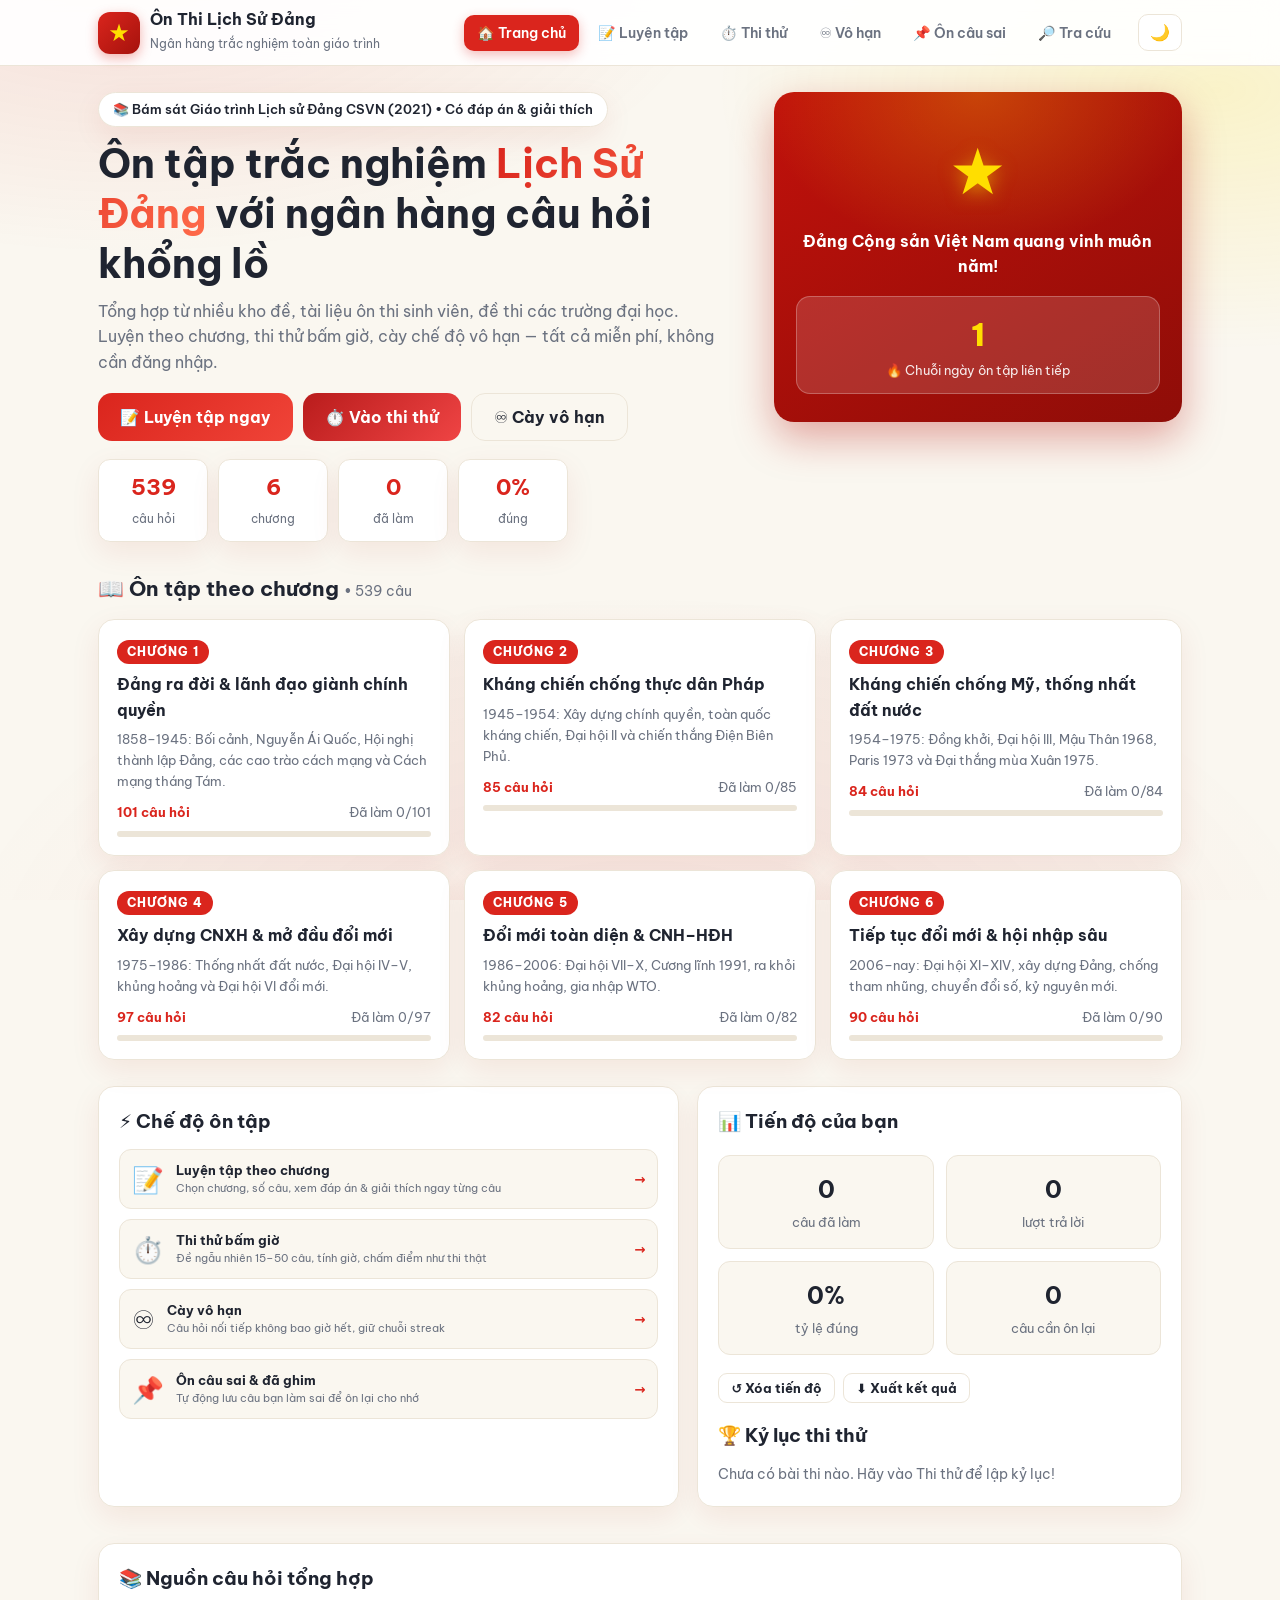
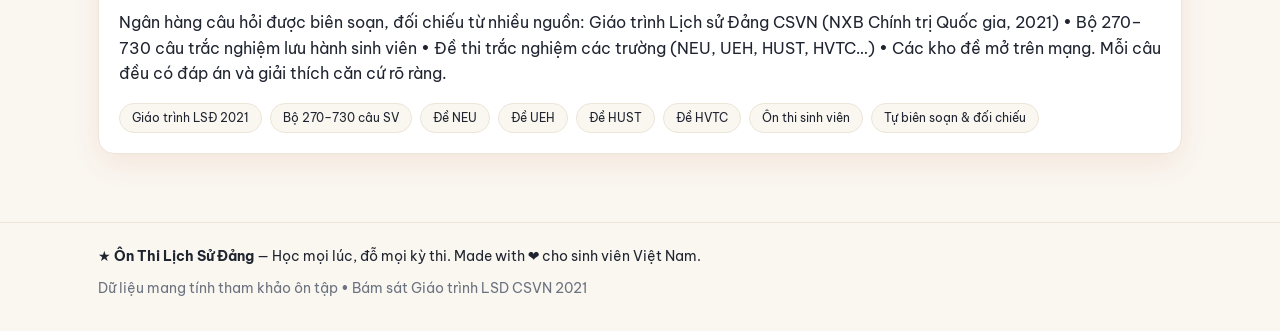
==== index.html @ b3c968ca "Xây dựng website ôn tập trắc nghiệm Lịch sử Đảng với 539 câu hỏi - Trang chủ, luyện tập theo chương," ====
<!DOCTYPE html>
<html lang="vi">
<head>
<meta charset="UTF-8">
<meta name="viewport" content="width=device-width, initial-scale=1.0">
<title>Ôn Thi Trắc Nghiệm Lịch Sử Đảng — Ngân Hàng Câu Hỏi Khổng Lồ</title>
<meta name="description" content="Website ôn tập trắc nghiệm Lịch sử Đảng Cộng sản Việt Nam với hàng trăm câu hỏi có đáp án, giải thích chi tiết, chế độ luyện tập, thi thử và ôn tập vô hạn.">
<link rel="preconnect" href="https://fonts.googleapis.com">
<link rel="preconnect" href="https://fonts.gstatic.com" crossorigin>
<link href="https://fonts.googleapis.com/css2?family=Be+Vietnam+Pro:ital,wght@0,300;0,400;0,500;0,600;0,700;0,800;1,400&display=swap" rel="stylesheet">
<link rel="stylesheet" href="css/style.css">
<link rel="icon" href="data:image/svg+xml,<svg xmlns='http://www.w3.org/2000/svg' viewBox='0 0 100 100'><rect width='100' height='100' rx='18' fill='%23da251d'/><text x='50' y='72' font-size='62' text-anchor='middle' fill='%23ffde00'>★</text></svg>">
</head>
<body>
<div class="bg-decor" aria-hidden="true"></div>

<header class="topbar">
  <div class="container topbar-inner">
    <a class="brand" href="#" data-nav="home">
      <span class="brand-badge">★</span>
      <span class="brand-text">
        <strong>Ôn Thi Lịch Sử Đảng</strong>
        <small>Ngân hàng trắc nghiệm toàn giáo trình</small>
      </span>
    </a>
    <nav class="mainnav" id="mainnav">
      <button class="navbtn active" data-nav="home">🏠 Trang chủ</button>
      <button class="navbtn" data-nav="practice">📝 Luyện tập</button>
      <button class="navbtn" data-nav="exam">⏱️ Thi thử</button>
      <button class="navbtn" data-nav="endless">♾️ Vô hạn</button>
      <button class="navbtn" data-nav="review">📌 Ôn câu sai</button>
      <button class="navbtn" data-nav="search">🔎 Tra cứu</button>
    </nav>
    <div class="top-actions">
      <button id="themeBtn" class="iconbtn" title="Chế độ sáng / tối">🌙</button>
      <button id="menuBtn" class="iconbtn only-mobile" title="Menu">☰</button>
    </div>
  </div>
  <div class="mobile-nav" id="mobileNav">
    <button class="navbtn active" data-nav="home">🏠 Trang chủ</button>
    <button class="navbtn" data-nav="practice">📝 Luyện tập</button>
    <button class="navbtn" data-nav="exam">⏱️ Thi thử</button>
    <button class="navbtn" data-nav="endless">♾️ Vô hạn</button>
    <button class="navbtn" data-nav="review">📌 Ôn câu sai</button>
    <button class="navbtn" data-nav="search">🔎 Tra cứu</button>
  </div>
</header>

<main class="container">

  <!-- ============ HOME ============ -->
  <section id="view-home" class="view active">
    <div class="hero">
      <div class="hero-left">
        <div class="pill">📚 Bám sát Giáo trình Lịch sử Đảng CSVN (2021) • Có đáp án &amp; giải thích</div>
        <h1>Ôn tập trắc nghiệm <span class="hl">Lịch Sử Đảng</span> với ngân hàng câu hỏi khổng lồ</h1>
        <p class="hero-sub">Tổng hợp từ nhiều kho đề, tài liệu ôn thi sinh viên, đề thi các trường đại học. Luyện theo chương, thi thử bấm giờ, cày chế độ vô hạn — tất cả miễn phí, không cần đăng nhập.</p>
        <div class="hero-cta">
          <button class="btn primary big" data-nav="practice">📝 Luyện tập ngay</button>
          <button class="btn danger big" data-nav="exam">⏱️ Vào thi thử</button>
          <button class="btn ghost big" data-nav="endless">♾️ Cày vô hạn</button>
        </div>
        <div class="hero-stats" id="heroStats"></div>
      </div>
      <div class="hero-right">
        <div class="flag-card">
          <div class="flag">★</div>
          <div class="flag-caption">Đảng Cộng sản Việt Nam quang vinh muôn năm!</div>
          <div class="streak-box">
            <div class="streak-num" id="streakNum">0</div>
            <div class="streak-label">🔥 Chuỗi ngày ôn tập liên tiếp</div>
          </div>
        </div>
      </div>
    </div>

    <h2 class="sec-title">📖 Ôn tập theo chương <span class="sec-sub" id="chapterTotal"></span></h2>
    <div class="chapters" id="chapterGrid"></div>

    <div class="two-col">
      <div class="card">
        <h3>⚡ Chế độ ôn tập</h3>
        <div class="mode-list">
          <button class="mode-item" data-nav="practice"><span class="mode-ic">📝</span><span><strong>Luyện tập theo chương</strong><small>Chọn chương, số câu, xem đáp án &amp; giải thích ngay từng câu</small></span><span class="go">→</span></button>
          <button class="mode-item" data-nav="exam"><span class="mode-ic">⏱️</span><span><strong>Thi thử bấm giờ</strong><small>Đề ngẫu nhiên 15–50 câu, tính giờ, chấm điểm như thi thật</small></span><span class="go">→</span></button>
          <button class="mode-item" data-nav="endless"><span class="mode-ic">♾️</span><span><strong>Cày vô hạn</strong><small>Câu hỏi nối tiếp không bao giờ hết, giữ chuỗi streak</small></span><span class="go">→</span></button>
          <button class="mode-item" data-nav="review"><span class="mode-ic">📌</span><span><strong>Ôn câu sai &amp; đã ghim</strong><small>Tự động lưu câu bạn làm sai để ôn lại cho nhớ</small></span><span class="go">→</span></button>
        </div>
      </div>
      <div class="card">
        <h3>📊 Tiến độ của bạn</h3>
        <div id="progressBox"></div>
        <div class="progress-actions">
          <button class="btn small ghost" id="resetProgress">↺ Xóa tiến độ</button>
          <button class="btn small ghost" id="exportBtn">⬇ Xuất kết quả</button>
        </div>
        <h3 style="margin-top:18px">🏆 Kỷ lục thi thử</h3>
        <div id="bestBox"></div>
      </div>
    </div>

    <div class="card sources">
      <h3>📚 Nguồn câu hỏi tổng hợp</h3>
      <p>Ngân hàng câu hỏi được biên soạn, đối chiếu từ nhiều nguồn: Giáo trình Lịch sử Đảng CSVN (NXB Chính trị Quốc gia, 2021) • Bộ 270–730 câu trắc nghiệm lưu hành sinh viên • Đề thi trắc nghiệm các trường (NEU, UEH, HUST, HVTC…) • Các kho đề mở trên mạng. Mỗi câu đều có đáp án và giải thích căn cứ rõ ràng.</p>
      <div class="tag-row" id="sourceTags"></div>
    </div>
  </section>

  <!-- ============ PRACTICE ============ -->
  <section id="view-practice" class="view">
    <div class="panel-head">
      <h2>📝 Luyện tập</h2>
      <p>Chọn phạm vi và số câu, trả lời từng câu và xem giải thích ngay lập tức.</p>
    </div>
    <div class="card setup" id="practiceSetup">
      <div class="form-grid">
        <label>Phạm vi ôn tập
          <select id="practiceScope"></select>
        </label>
        <label>Số câu mỗi lượt
          <select id="practiceCount">
            <option value="10">10 câu</option>
            <option value="20" selected>20 câu</option>
            <option value="30">30 câu</option>
            <option value="40">40 câu</option>
            <option value="50">50 câu</option>
          </select>
        </label>
        <label class="check"><input type="checkbox" id="practiceShuffle" checked> Đảo thứ tự đáp án</label>
        <label class="check"><input type="checkbox" id="practiceInstant" checked> Hiện đáp án ngay sau mỗi câu</label>
      </div>
      <button class="btn primary big" id="practiceStart">▶ Bắt đầu luyện tập</button>
    </div>
    <div id="practiceBox" class="hidden">
      <div class="quiz-meta">
        <span id="practiceProg"></span>
        <div class="quiz-score"><span id="practiceScore"></span>
          <button class="btn small ghost" id="practiceQuit">✕ Thoát</button>
        </div>
      </div>
      <div class="progress-track"><div class="progress-fill" id="practiceBar"></div></div>
      <div id="practiceQ"></div>
      <div class="quiz-nav">
        <button class="btn ghost" id="practicePrev">← Câu trước</button>
        <button class="btn primary" id="practiceNext">Câu tiếp →</button>
      </div>
    </div>
    <div id="practiceResult" class="hidden"></div>
  </section>

  <!-- ============ EXAM ============ -->
  <section id="view-exam" class="view">
    <div class="panel-head">
      <h2>⏱️ Thi thử bấm giờ</h2>
      <p>Đề ngẫu nhiên từ toàn bộ ngân hàng, tính giờ và chấm điểm như thi thật.</p>
    </div>
    <div class="card setup" id="examSetup">
      <div class="form-grid">
        <label>Số câu hỏi
          <select id="examCount">
            <option value="15">15 câu — 20 phút</option>
            <option value="30">30 câu — 40 phút</option>
            <option value="40" selected>40 câu — 60 phút</option>
            <option value="50">50 câu — 60 phút</option>
          </select>
        </label>
        <label class="check"><input type="checkbox" id="examShuffle" checked> Đảo thứ tự đáp án</label>
      </div>
      <button class="btn danger big" id="examStart">▶ Bắt đầu làm bài</button>
    </div>
    <div id="examBox" class="hidden">
      <div class="quiz-meta sticky">
        <span id="examTimer" class="timer">60:00</span>
        <span id="examProg"></span>
        <button class="btn danger" id="examSubmit">Nộp bài</button>
      </div>
      <div class="progress-track"><div class="progress-fill danger" id="examBar"></div></div>
      <div id="examPalette" class="palette"></div>
      <div id="examQ"></div>
      <button class="btn danger big full" id="examSubmit2">📩 Nộp bài &amp; chấm điểm</button>
    </div>
    <div id="examResult" class="hidden"></div>
  </section>

  <!-- ============ ENDLESS ============ -->
  <section id="view-endless" class="view">
    <div class="panel-head">
      <h2>♾️ Chế độ vô hạn</h2>
      <p>Câu hỏi nối tiếp không bao giờ hết. Trả lời đúng để giữ chuỗi 🔥, sai là mất chuỗi!</p>
    </div>
    <div class="endless-top">
      <div class="stat-chip">🔥 Streak: <strong id="endStreak">0</strong></div>
      <div class="stat-chip">🏅 Kỷ lục: <strong id="endBest">0</strong></div>
      <div class="stat-chip">✅ Đúng: <strong id="endRight">0</strong></div>
      <div class="stat-chip">❌ Sai: <strong id="endWrong">0</strong></div>
      <button class="btn small ghost" id="endReset">↺ Chơi lại</button>
    </div>
    <div id="endlessQ"></div>
  </section>

  <!-- ============ REVIEW ============ -->
  <section id="view-review" class="view">
    <div class="panel-head">
      <h2>📌 Ôn câu sai &amp; đã ghim</h2>
      <p>Các câu bạn từng trả lời sai sẽ tự động vào đây. Ghim ⭐ những câu khó để ôn riêng.</p>
    </div>
    <div class="tabs">
      <button class="tab active" data-tab="wrong">❌ Câu từng sai (<span id="wrongCount">0</span>)</button>
      <button class="tab" data-tab="marked">⭐ Câu đã ghim (<span id="markedCount">0</span>)</button>
    </div>
    <div id="reviewList"></div>
  </section>

  <!-- ============ SEARCH ============ -->
  <section id="view-search" class="view">
    <div class="panel-head">
      <h2>🔎 Tra cứu câu hỏi</h2>
      <p>Tìm nhanh trong toàn bộ ngân hàng theo từ khóa, đáp án hoặc nội dung giải thích.</p>
    </div>
    <div class="card">
      <div class="search-bar">
        <input id="searchInput" type="text" placeholder="Nhập từ khóa… ví dụ: Luận cương, Tân Trào, đổi mới, ASEAN…" autocomplete="off">
        <select id="searchChapter"></select>
      </div>
      <div id="searchInfo" class="muted"></div>
    </div>
    <div id="searchList"></div>
  </section>

</main>

<footer>
  <div class="container foot-inner">
    <div>★ <strong>Ôn Thi Lịch Sử Đảng</strong> — Học mọi lúc, đỗ mọi kỳ thi. Made with ❤️ cho sinh viên Việt Nam.</div>
    <div class="muted">Dữ liệu mang tính tham khảo ôn tập • Bám sát Giáo trình LSD CSVN 2021</div>
  </div>
</footer>

<div id="toast" class="toast"></div>

<script src="js/data-c1.js"></script>
<script src="js/data-c2.js"></script>
<script src="js/data-c3.js"></script>
<script src="js/data-c4.js"></script>
<script src="js/data-c5.js"></script>
<script src="js/data-c6.js"></script>
<script src="js/app.js"></script>
</body>
</html>
---- css/style.css ----
:root{
  --red:#da251d; --red-dark:#a5120c; --gold:#ffde00; --gold-soft:#fff3b0;
  --bg:#faf7f0; --card:#ffffff; --ink:#1f2430; --muted:#6b7280; --line:#ece5d8;
  --green:#16a34a; --green-bg:#e8f8ee; --danger:#dc2626; --danger-bg:#fdecec;
  --blue:#2563eb; --blue-bg:#e8effe; --shadow:0 10px 30px rgba(160,20,10,.08);
  --radius:16px;
}
*{box-sizing:border-box}
html{scroll-behavior:smooth}
body{margin:0;font-family:'Be Vietnam Pro',system-ui,sans-serif;background:var(--bg);color:var(--ink);line-height:1.6}
body.dark{--bg:#141414;--card:#1f1f1f;--ink:#f3f4f6;--muted:#9ca3af;--line:#333;--shadow:0 10px 30px rgba(0,0,0,.4);--green-bg:#12331f;--danger-bg:#3a1414;--blue-bg:#15294d;--gold-soft:#3d3405}
.bg-decor{position:fixed;inset:0;z-index:-1;background:
  radial-gradient(600px 300px at 10% -5%, rgba(218,37,29,.12), transparent),
  radial-gradient(500px 260px at 95% 10%, rgba(255,222,0,.16), transparent),
  radial-gradient(700px 400px at 50% 110%, rgba(218,37,29,.08), transparent)}
.container{max-width:1120px;margin:0 auto;padding:0 18px}
.hidden{display:none!important}
.muted{color:var(--muted);font-size:.9rem}

/* Topbar */
.topbar{position:sticky;top:0;z-index:50;background:rgba(255,255,255,.92);backdrop-filter:blur(12px);border-bottom:1px solid var(--line)}
body.dark .topbar{background:rgba(20,20,20,.92)}
.topbar-inner{display:flex;align-items:center;gap:14px;padding:10px 18px}
.brand{display:flex;align-items:center;gap:10px;text-decoration:none;color:inherit;margin-right:auto}
.brand-badge{width:42px;height:42px;border-radius:12px;background:linear-gradient(135deg,var(--red),var(--red-dark));color:var(--gold);display:flex;align-items:center;justify-content:center;font-size:24px;box-shadow:0 4px 12px rgba(218,37,29,.35)}
.brand-text strong{display:block;font-size:1.02rem;line-height:1.2}
.brand-text small{color:var(--muted);font-size:.75rem}
.mainnav{display:flex;gap:6px;flex-wrap:wrap}
.navbtn{border:1px solid transparent;background:transparent;padding:8px 12px;border-radius:10px;font-family:inherit;font-size:.88rem;font-weight:600;color:var(--muted);cursor:pointer;transition:.15s}
.navbtn:hover{background:var(--line);color:var(--ink)}
.navbtn.active{background:var(--red);color:#fff;box-shadow:0 4px 12px rgba(218,37,29,.3)}
.iconbtn{border:1px solid var(--line);background:var(--card);border-radius:10px;padding:8px 11px;cursor:pointer;font-size:1rem}
.only-mobile{display:none}
.mobile-nav{display:none;padding:8px 18px 12px;gap:6px;flex-wrap:wrap}
.top-actions{display:flex;gap:8px}
@media(max-width:920px){.mainnav{display:none}.only-mobile{display:block}.mobile-nav.open{display:flex}}

/* Views */
.view{display:none;padding:26px 0 40px}
.view.active{display:block;animation:fade .25s ease}
@keyframes fade{from{opacity:0;transform:translateY(6px)}to{opacity:1;transform:none}}

/* Hero */
.hero{display:grid;grid-template-columns:1.6fr 1fr;gap:22px;margin-bottom:30px}
@media(max-width:820px){.hero{grid-template-columns:1fr}}
.pill{display:inline-block;background:var(--card);border:1px solid var(--line);border-radius:999px;padding:6px 14px;font-size:.8rem;font-weight:600;box-shadow:var(--shadow);margin-bottom:12px}
.hero h1{font-size:clamp(1.6rem,3.4vw,2.5rem);line-height:1.25;margin:0 0 10px}
.hl{background:linear-gradient(120deg,var(--red),#ff6b4a);-webkit-background-clip:text;background-clip:text;color:transparent}
.hero-sub{color:var(--muted);margin:0 0 18px;max-width:620px}
.hero-cta{display:flex;gap:10px;flex-wrap:wrap;margin-bottom:18px}
.hero-stats{display:flex;gap:10px;flex-wrap:wrap}
.hstat{background:var(--card);border:1px solid var(--line);border-radius:12px;padding:10px 16px;box-shadow:var(--shadow);text-align:center;min-width:110px}
.hstat b{display:block;font-size:1.35rem;color:var(--red)}
.hstat span{font-size:.76rem;color:var(--muted)}
.flag-card{background:linear-gradient(150deg,#c1110b,#8f0d08);border-radius:20px;color:#fff;padding:28px 22px;text-align:center;box-shadow:0 16px 40px rgba(180,15,10,.35);position:relative;overflow:hidden}
.flag-card::after{content:"";position:absolute;inset:0;background:radial-gradient(220px 160px at 50% 0%,rgba(255,222,0,.25),transparent)}
.flag{font-size:64px;color:var(--gold);text-shadow:0 4px 18px rgba(255,222,0,.5);position:relative;z-index:1}
.flag-caption{font-weight:700;margin:6px 0 16px;position:relative;z-index:1}
.streak-box{background:rgba(255,255,255,.14);border:1px solid rgba(255,255,255,.25);border-radius:14px;padding:12px;position:relative;z-index:1}
.streak-num{font-size:2rem;font-weight:800;color:var(--gold)}
.streak-label{font-size:.82rem;opacity:.9}

/* Sections & cards */
.sec-title{font-size:1.3rem;margin:8px 0 14px}
.sec-sub{font-size:.85rem;color:var(--muted);font-weight:400}
.card{background:var(--card);border:1px solid var(--line);border-radius:var(--radius);padding:20px;box-shadow:var(--shadow);margin-bottom:18px}
.card h3{margin:0 0 12px}
.chapters{display:grid;grid-template-columns:repeat(auto-fill,minmax(300px,1fr));gap:14px;margin-bottom:26px}
.chapter{background:var(--card);border:1px solid var(--line);border-radius:var(--radius);padding:18px;box-shadow:var(--shadow);cursor:pointer;transition:.18s;position:relative;overflow:hidden}
.chapter:hover{transform:translateY(-3px);box-shadow:0 14px 34px rgba(218,37,29,.14);border-color:var(--red)}
.chapter .ch-num{font-size:.72rem;font-weight:800;letter-spacing:1px;color:#fff;background:var(--red);display:inline-block;padding:3px 10px;border-radius:999px;margin-bottom:8px}
.chapter h4{margin:0 0 6px;font-size:1rem}
.chapter p{margin:0 0 10px;font-size:.82rem;color:var(--muted)}
.chapter .ch-meta{display:flex;justify-content:space-between;align-items:center;font-size:.8rem}
.chapter .ch-count{font-weight:700;color:var(--red)}
.chapter .ch-done{color:var(--muted)}
.mini-bar{height:6px;background:var(--line);border-radius:99px;margin-top:8px;overflow:hidden}
.mini-bar i{display:block;height:100%;background:linear-gradient(90deg,var(--red),#ff7a45);border-radius:99px;transition:width .4s}
.two-col{display:grid;grid-template-columns:1.2fr 1fr;gap:18px;margin-bottom:18px}
@media(max-width:860px){.two-col{grid-template-columns:1fr}}
.mode-list{display:flex;flex-direction:column;gap:10px}
.mode-item{display:flex;align-items:center;gap:12px;background:var(--bg);border:1px solid var(--line);border-radius:12px;padding:12px;cursor:pointer;text-align:left;font-family:inherit;color:inherit;transition:.15s;width:100%}
.mode-item:hover{border-color:var(--red);transform:translateX(3px)}
.mode-ic{font-size:1.6rem}
.mode-item strong{display:block}
.mode-item small{color:var(--muted)}
.mode-item .go{margin-left:auto;font-weight:800;color:var(--red)}
.progress-actions{display:flex;gap:8px;margin-top:12px;flex-wrap:wrap}
.tag-row{display:flex;gap:8px;flex-wrap:wrap;margin-top:10px}
.tag{background:var(--bg);border:1px solid var(--line);border-radius:999px;padding:4px 12px;font-size:.78rem}

/* Buttons */
.btn{border:1px solid var(--line);background:var(--card);color:var(--ink);border-radius:12px;padding:10px 18px;font-family:inherit;font-weight:700;font-size:.92rem;cursor:pointer;transition:.15s}
.btn:hover{transform:translateY(-1px);box-shadow:var(--shadow)}
.btn.primary{background:linear-gradient(135deg,var(--red),#f04438);color:#fff;border:none}
.btn.danger{background:linear-gradient(135deg,#b91c1c,#ef4444);color:#fff;border:none}
.btn.ghost{background:transparent}
.btn.big{padding:13px 22px;font-size:1rem;border-radius:14px}
.btn.small{padding:6px 12px;font-size:.8rem;border-radius:9px}
.btn.full{width:100%;margin-top:14px}
.btn:disabled{opacity:.5;cursor:not-allowed;transform:none}

/* Forms */
.panel-head{margin-bottom:16px}
.panel-head h2{margin:0}
.panel-head p{margin:4px 0 0;color:var(--muted)}
.form-grid{display:grid;grid-template-columns:repeat(auto-fit,minmax(220px,1fr));gap:14px;margin-bottom:16px;align-items:end}
.form-grid label{display:flex;flex-direction:column;gap:6px;font-weight:700;font-size:.88rem}
.form-grid select,.search-bar input,.search-bar select{font-family:inherit;font-size:.95rem;padding:11px 13px;border-radius:11px;border:1.5px solid var(--line);background:var(--bg);color:var(--ink)}
.form-grid select:focus,.search-bar input:focus{outline:2px solid var(--red);border-color:var(--red)}
.check{flex-direction:row!important;align-items:center;gap:8px!important;font-weight:500!important}
.check input{width:18px;height:18px;accent-color:var(--red)}

/* Quiz */
.quiz-meta{display:flex;align-items:center;gap:12px;margin-bottom:10px;flex-wrap:wrap;font-weight:700}
.quiz-meta.sticky{position:sticky;top:64px;z-index:20;background:var(--card);border:1px solid var(--line);border-radius:12px;padding:10px 14px;box-shadow:var(--shadow)}
.quiz-score{margin-left:auto;display:flex;gap:10px;align-items:center}
.timer{font-size:1.4rem;font-weight:800;color:var(--red);font-variant-numeric:tabular-nums}
.timer.low{animation:blink 1s infinite}
@keyframes blink{50%{opacity:.4}}
.progress-track{height:10px;background:var(--line);border-radius:99px;overflow:hidden;margin-bottom:18px}
.progress-fill{height:100%;width:0;background:linear-gradient(90deg,var(--red),#ff7a45);border-radius:99px;transition:width .3s}
.progress-fill.danger{background:linear-gradient(90deg,#b91c1c,#f97316)}
.qcard{background:var(--card);border:1px solid var(--line);border-radius:var(--radius);padding:22px;box-shadow:var(--shadow);margin-bottom:16px}
.qhead{display:flex;gap:10px;align-items:flex-start;margin-bottom:14px}
.qnum{background:var(--red);color:#fff;font-weight:800;font-size:.82rem;border-radius:9px;padding:4px 11px;white-space:nowrap;margin-top:2px}
.qchap{font-size:.75rem;color:var(--muted);border:1px solid var(--line);border-radius:8px;padding:4px 10px;white-space:nowrap;margin-top:2px}
.qmark{margin-left:auto;border:1px solid var(--line);background:var(--bg);border-radius:9px;padding:4px 10px;cursor:pointer;font-size:1rem;line-height:1}
.qmark.on{background:var(--gold-soft);border-color:#d9b800}
.qtext{font-size:1.08rem;font-weight:600;margin:0 0 4px}
.opts{display:flex;flex-direction:column;gap:10px;margin-top:14px}
.opt{display:flex;gap:12px;align-items:flex-start;border:1.5px solid var(--line);border-radius:12px;padding:12px 14px;cursor:pointer;transition:.15s;background:var(--bg);font-size:.95rem;text-align:left;width:100%;font-family:inherit;color:inherit}
.opt:hover:not(:disabled){border-color:var(--red);background:var(--card)}
.opt .key{font-weight:800;min-width:30px;height:30px;border-radius:9px;background:var(--line);display:flex;align-items:center;justify-content:center;flex-shrink:0}
.opt.correct{border-color:var(--green);background:var(--green-bg)}
.opt.correct .key{background:var(--green);color:#fff}
.opt.wrong{border-color:var(--danger);background:var(--danger-bg)}
.opt.wrong .key{background:var(--danger);color:#fff}
.opt.dim{opacity:.65}
.opt:disabled{cursor:default}
.explain{margin-top:14px;background:var(--blue-bg);border:1px solid #bcd0f7;border-radius:12px;padding:12px 15px;font-size:.9rem}
body.dark .explain{border-color:#2c4a7c}
.explain strong{color:var(--blue)}
.quiz-nav{display:flex;justify-content:space-between;gap:10px;margin-top:6px}
.result-hero{text-align:center;padding:30px 20px}
.result-hero .big-score{font-size:3.4rem;font-weight:800;color:var(--red)}
.result-grid{display:grid;grid-template-columns:repeat(auto-fit,minmax(140px,1fr));gap:12px;margin:18px 0}
.result-cell{background:var(--bg);border:1px solid var(--line);border-radius:12px;padding:14px;text-align:center}
.result-cell b{display:block;font-size:1.5rem}
.result-cell span{font-size:.8rem;color:var(--muted)}
.palette{display:flex;gap:7px;flex-wrap:wrap;margin-bottom:16px}
.pal{width:38px;height:38px;border-radius:10px;border:1.5px solid var(--line);background:var(--card);font-family:inherit;font-weight:700;cursor:pointer;font-size:.82rem}
.pal.done{background:var(--blue);color:#fff;border-color:var(--blue)}
.pal.current{outline:2px solid var(--red)}

/* Endless */
.endless-top{display:flex;gap:10px;flex-wrap:wrap;margin-bottom:16px;align-items:center}
.stat-chip{background:var(--card);border:1px solid var(--line);border-radius:999px;padding:8px 16px;font-size:.9rem;box-shadow:var(--shadow)}
.stat-chip strong{color:var(--red)}

/* Review tabs */
.tabs{display:flex;gap:8px;margin-bottom:16px}
.tab{border:1px solid var(--line);background:var(--card);border-radius:999px;padding:9px 18px;font-family:inherit;font-weight:700;cursor:pointer;color:var(--muted)}
.tab.active{background:var(--red);color:#fff;border-color:var(--red)}
.empty{text-align:center;padding:40px 20px;color:var(--muted)}
.empty .big{font-size:3rem}

/* Search */
.search-bar{display:flex;gap:10px;flex-wrap:wrap}
.search-bar input{flex:1;min-width:220px}
#searchInfo{margin-top:10px}

/* Footer */
footer{border-top:1px solid var(--line);padding:22px 0 30px;margin-top:10px}
.foot-inner{display:flex;justify-content:space-between;gap:10px;flex-wrap:wrap;font-size:.88rem}

/* Toast */
.toast{position:fixed;bottom:24px;left:50%;transform:translateX(-50%) translateY(80px);background:#1f2430;color:#fff;padding:12px 22px;border-radius:12px;font-weight:600;opacity:0;transition:.3s;z-index:99;max-width:90vw;text-align:center}
.toast.show{transform:translateX(-50%);opacity:1}
@media(max-width:640px){.qcard{padding:16px}.qtext{font-size:1rem}.hero-cta .btn{flex:1;text-align:center}}
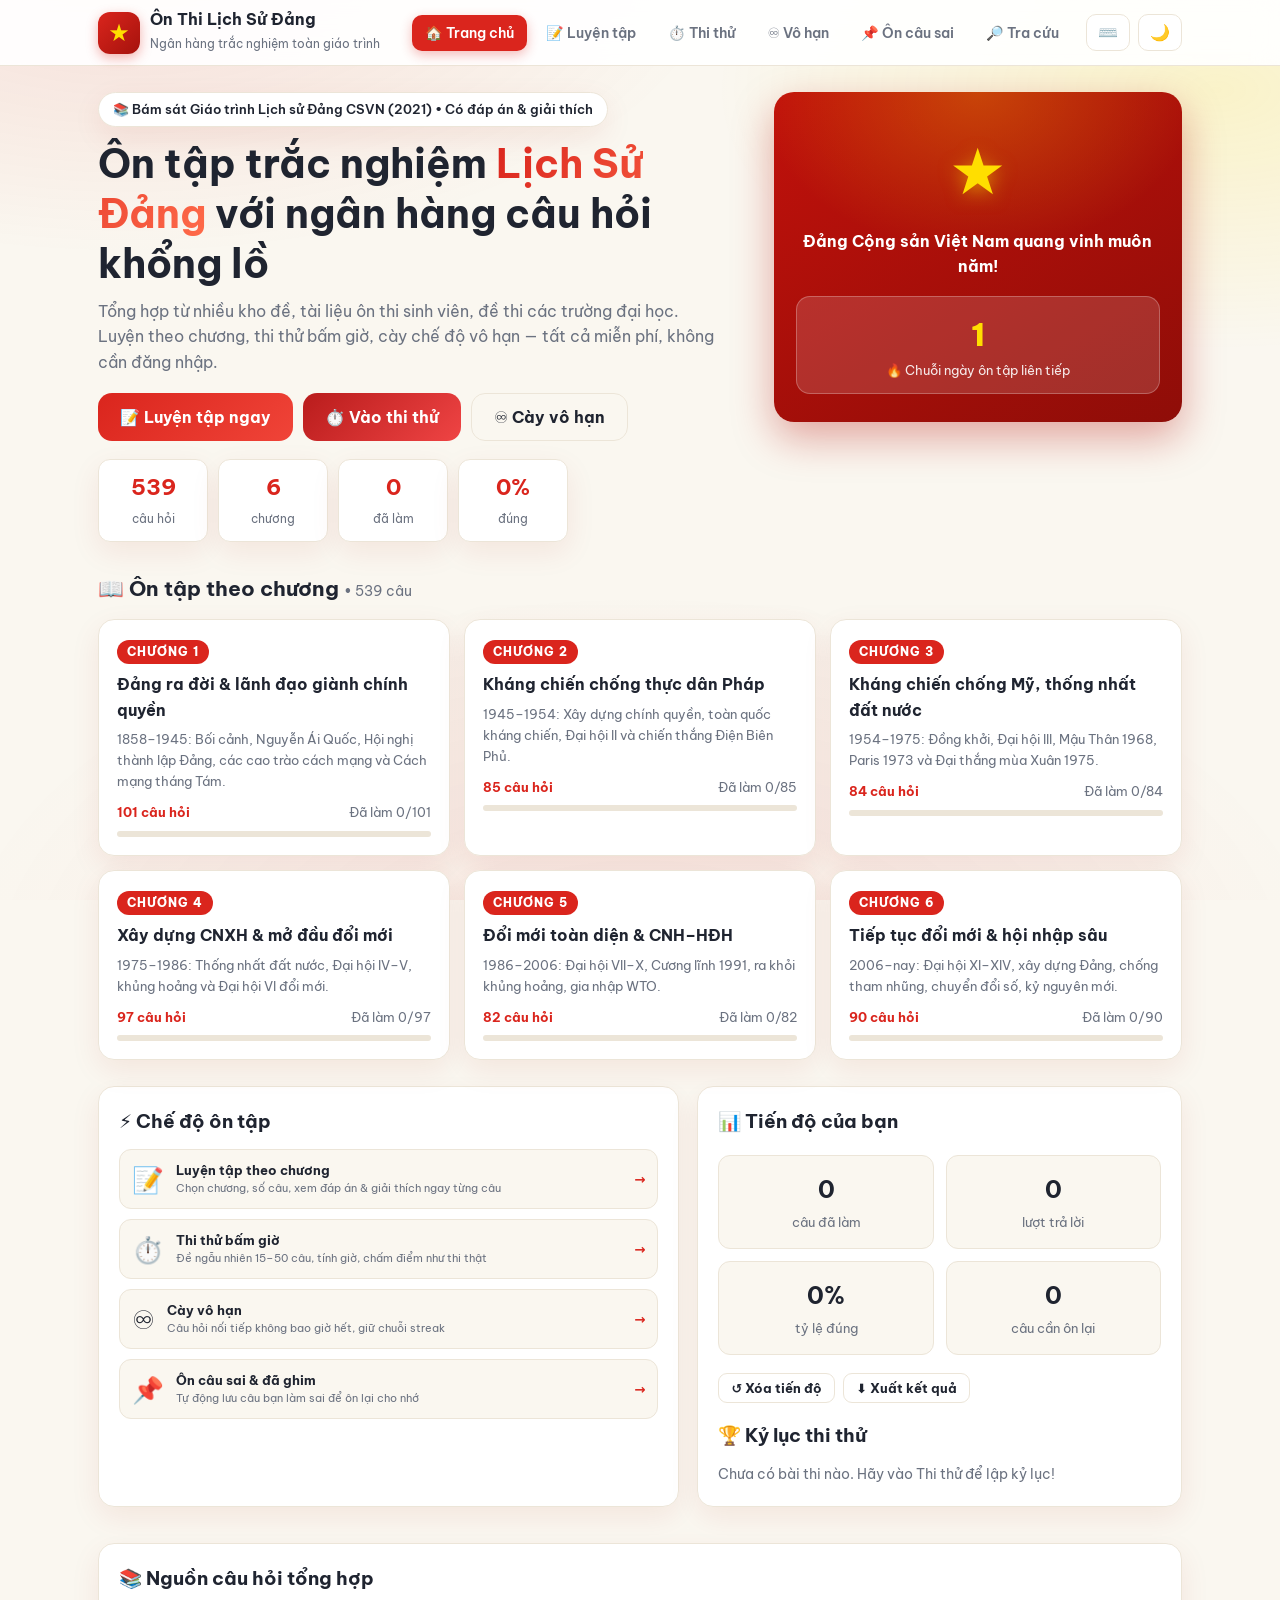
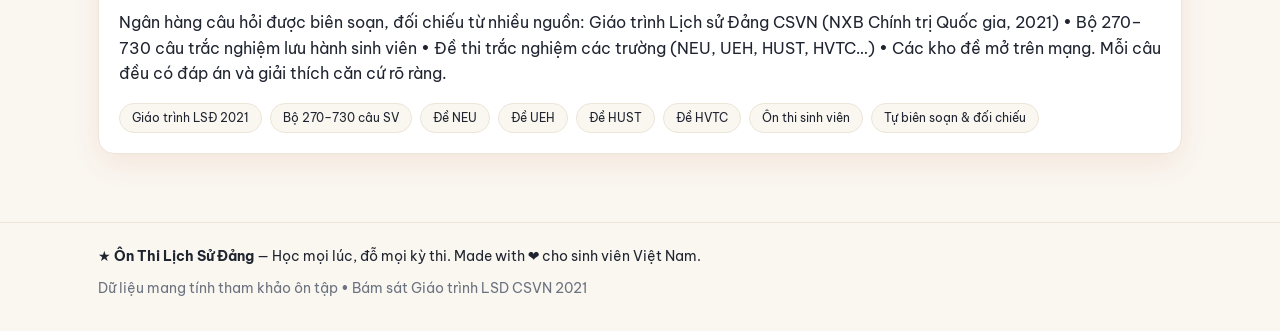
==== commit 7512ba06: "Thêm bộ phím tắt toàn website + bảng hướng dẫn - A-D/1-4 trả lời, Enter/mũi tên chuyển câu, S ghim c" ====
--- a/index.html
+++ b/index.html
@@ -32,6 +32,7 @@
       <button class="navbtn" data-nav="search">🔎 Tra cứu</button>
     </nav>
     <div class="top-actions">
+      <button id="helpBtn" class="iconbtn" title="Phím tắt (nhấn ?)">⌨️</button>
       <button id="themeBtn" class="iconbtn" title="Chế độ sáng / tối">🌙</button>
       <button id="menuBtn" class="iconbtn only-mobile" title="Menu">☰</button>
     </div>
@@ -139,6 +140,7 @@
         </div>
       </div>
       <div class="progress-track"><div class="progress-fill" id="practiceBar"></div></div>
+      <div class="hint">💡 <span class="kbd">A</span>–<span class="kbd">D</span> trả lời • <span class="kbd">←</span><span class="kbd">→</span> chuyển câu • <span class="kbd">S</span> ghim • <span class="kbd">?</span> tất cả phím tắt</div>
       <div id="practiceQ"></div>
       <div class="quiz-nav">
         <button class="btn ghost" id="practicePrev">← Câu trước</button>
@@ -175,6 +177,7 @@
         <button class="btn danger" id="examSubmit">Nộp bài</button>
       </div>
       <div class="progress-track"><div class="progress-fill danger" id="examBar"></div></div>
+      <div class="hint">💡 <span class="kbd">A</span>–<span class="kbd">D</span> trả lời câu đang chọn • <span class="kbd">J</span><span class="kbd">K</span> chuyển câu • <span class="kbd">Ctrl</span>+<span class="kbd">Enter</span> nộp bài</div>
       <div id="examPalette" class="palette"></div>
       <div id="examQ"></div>
       <button class="btn danger big full" id="examSubmit2">📩 Nộp bài &amp; chấm điểm</button>
@@ -195,6 +198,7 @@
       <div class="stat-chip">❌ Sai: <strong id="endWrong">0</strong></div>
       <button class="btn small ghost" id="endReset">↺ Chơi lại</button>
     </div>
+    <div class="hint" style="margin-bottom:12px">💡 <span class="kbd">A</span>–<span class="kbd">D</span> trả lời • <span class="kbd">Enter</span> câu tiếp • <span class="kbd">S</span> ghim</div>
     <div id="endlessQ"></div>
   </section>
 
@@ -235,6 +239,30 @@
     <div class="muted">Dữ liệu mang tính tham khảo ôn tập • Bám sát Giáo trình LSD CSVN 2021</div>
   </div>
 </footer>
+
+<div id="helpModal" class="modal-back hidden">
+  <div class="modal">
+    <div style="display:flex;justify-content:space-between;align-items:center">
+      <h3>⌨️ Phím tắt</h3>
+      <button class="iconbtn" id="helpClose">✕</button>
+    </div>
+    <p class="muted" style="margin:4px 0 0">Ôn tập siêu tốc không cần chạm chuột. Nhấn <span class="kbd">Esc</span> để đóng bảng này.</p>
+    <table class="sc-table">
+      <tr><td><span class="kbd">A</span> <span class="kbd">B</span> <span class="kbd">C</span> <span class="kbd">D</span></td><td>Chọn đáp án của câu hiện tại</td></tr>
+      <tr><td><span class="kbd">1</span>–<span class="kbd">4</span></td><td>Chọn đáp án (khi đang làm bài) / chuyển tab 1–6 (khi ở trang chủ)</td></tr>
+      <tr><td><span class="kbd">Alt</span>+<span class="kbd">1</span>–<span class="kbd">6</span></td><td>Chuyển nhanh giữa 6 tab ở bất kỳ đâu</td></tr>
+      <tr><td><span class="kbd">→</span> / <span class="kbd">Enter</span></td><td>Câu tiếp theo (luyện tập / vô hạn / thi thử)</td></tr>
+      <tr><td><span class="kbd">←</span></td><td>Câu trước đó (luyện tập / thi thử)</td></tr>
+      <tr><td><span class="kbd">J</span> / <span class="kbd">K</span></td><td>Câu tiếp / câu trước trong bài thi thử</td></tr>
+      <tr><td><span class="kbd">S</span></td><td>Ghim ⭐ / bỏ ghim câu hiện tại</td></tr>
+      <tr><td><span class="kbd">Ctrl</span>+<span class="kbd">Enter</span></td><td>Nộp bài thi thử</td></tr>
+      <tr><td><span class="kbd">/</span></td><td>Mở tab Tra cứu và gõ từ khóa ngay</td></tr>
+      <tr><td><span class="kbd">T</span></td><td>Bật / tắt chế độ tối</td></tr>
+      <tr><td><span class="kbd">?</span></td><td>Mở bảng phím tắt này</td></tr>
+      <tr><td><span class="kbd">Esc</span></td><td>Đóng bảng phím tắt</td></tr>
+    </table>
+  </div>
+</div>
 
 <div id="toast" class="toast"></div>
 
--- a/css/style.css
+++ b/css/style.css
@@ -178,3 +178,15 @@
 .toast{position:fixed;bottom:24px;left:50%;transform:translateX(-50%) translateY(80px);background:#1f2430;color:#fff;padding:12px 22px;border-radius:12px;font-weight:600;opacity:0;transition:.3s;z-index:99;max-width:90vw;text-align:center}
 .toast.show{transform:translateX(-50%);opacity:1}
 @media(max-width:640px){.qcard{padding:16px}.qtext{font-size:1rem}.hero-cta .btn{flex:1;text-align:center}}
+
+/* Keyboard shortcuts */
+.kbd{display:inline-block;min-width:26px;text-align:center;background:var(--bg);border:1px solid var(--line);border-bottom-width:2.5px;border-radius:7px;padding:1px 7px;font-size:.78rem;font-weight:700;font-family:inherit}
+.hint{font-size:.82rem;color:var(--muted);margin-bottom:12px}
+.modal-back{position:fixed;inset:0;background:rgba(0,0,0,.55);display:flex;align-items:center;justify-content:center;z-index:100;padding:18px;animation:fade .2s ease}
+.modal{background:var(--card);border-radius:18px;max-width:580px;width:100%;max-height:86vh;overflow:auto;padding:24px;box-shadow:0 24px 70px rgba(0,0,0,.35);border:1px solid var(--line)}
+.modal h3{margin:0}
+.sc-table{width:100%;border-collapse:collapse;font-size:.88rem;margin-top:12px}
+.sc-table td{padding:9px 6px;border-bottom:1px solid var(--line);vertical-align:top}
+.sc-table tr:last-child td{border-bottom:none}
+.sc-table td:first-child{width:170px}
+.qcard.exam-cur{outline:2.5px solid var(--red);outline-offset:3px}
